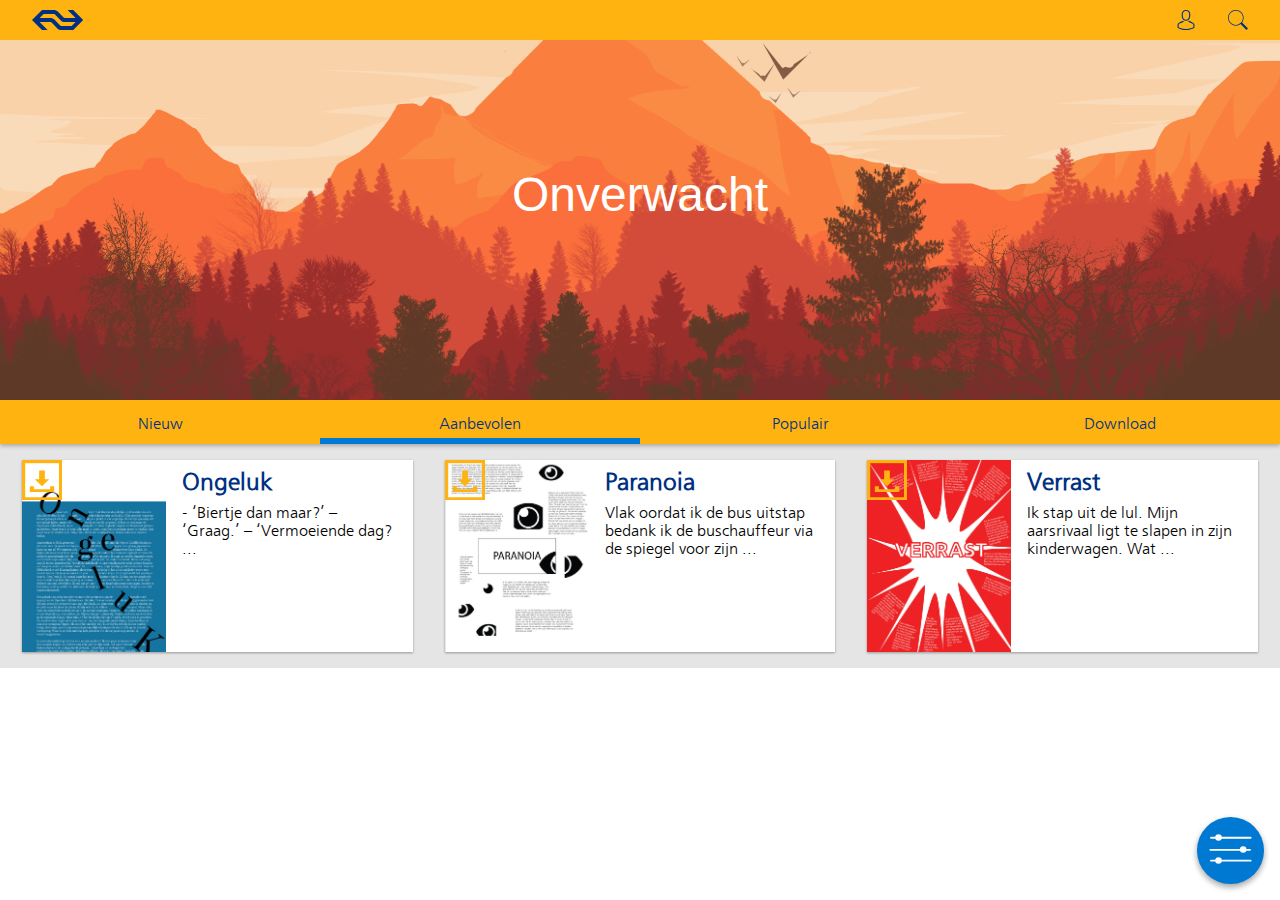
==== aanbevolen.html @ 883aaa46 "iets" ====
<!DOCTYPE html>
<html lang="nl">

<head>
    <meta charset="UTF-8">
    <meta name="viewport" content="width=device-width, initial-scale=1.0">
    <link rel="stylesheet" href="stylesheet/stylesheet.css">
    <title>Home Page</title>
</head>


<body>
    <header>

        <!--bovenste navigatie-->
        <ul>
            <li>
                <a href="index.html"><img src="icon/nslogo.svg" alt="Home"></a>
            </li>
            <li>
                <a href="registreren.html"><img src="icon/person.svg" alt="Aanmelden"></a>
            </li>
            <li>
                <a href="#"><img src="icon/search.svg" alt="Zoeken"></a>
            </li>
        </ul>

        <!--uitgelicht-->
        <section>
            <article>
                <h1>Onverwacht</h1>
                <a href="#"><img src="image/foto4.png" alt="oude stel"></a>
            </article>
        </section>

        <!--hoofd navigatie-->
        <nav>
            <ul>
                <li><a href="index.html">Nieuw</a></li>
                <li class="navLocation"><a href="aanbevolen.html">Aanbevolen</a></li>
                <li><a href="populair.html">Populair</a></li>
                <li><a href="download.html">Download</a></li>
            </ul>
        </nav>

    </header>


    <main class="overzicht">

        <article>
            <a href="#">
                <img class="download" src="icon/download.svg" alt="download">
                <img src="image/a4-ongeluk.jpg" alt="Ongeluk">
                <h2>Ongeluk</h2>
                <p>- ‘Biertje dan maar?’ – ‘Graag.’ – ‘Vermoeiende dag?</p>
            </a>
        </article>

        <article>
            <a href="paranoia.html">
                <img class="download" src="icon/download.svg" alt="download">
                <img src="image/a4-paranoia.jpg" alt="Paranoia">
                <h2>Paranoia</h2>
                <p>Vlak oordat ik de bus uitstap bedank ik de buschauffeur via de spiegel voor zijn</p>
            </a>
        </article>

        <article>
            <a href="#">
                <img class="download" src="icon/download.svg" alt="download">
                <img src="image/a4-verrast.jpg" alt="verrast">
                <h2>Verrast</h2>
                <p>Ik stap uit de lul. Mijn aarsrivaal ligt te slapen in zijn kinderwagen. Wat</p>
            </a>
        </article>

        <button  id="filterButton" type="button" name="filter"><img src="icon/filter.svg" alt="filter"></button>

        <!--filter sectie-->
        <section class="filter">

            <h2>Filter</h2>

            <section class="genre">
                <input type="checkbox" id="correspondentie">
                <label for="correspondentie">correspondentie</label>
                <input type="checkbox" id="fictie">
                <label for="fictie">fictie</label>
                <input type="checkbox" id="non-fictie">
                <label for="non-fictie">non-fictie</label>
                <input type="checkbox" id="opinie">
                <label for="opinie">opinie</label>
                <input type="checkbox" id="kort">
                <label for="kort">kort</label>

            </section>

            <section class="duur">
                <label for="duur">Duur</label>
                <input type="range" id="duur" min="0" max="60" step="10" value="60" oninput="duurValue.value = duur.value" >
                <output name="duurValue" id="duurValue">60 min</output>
            </section>

            <section class="datum">
                <label for="datum">Datum</label>
                <input type="month" id="maand">
            </section>

            <button type="button" name="annuleren">Annuleren</button>
            <button type="button" name="toepassen">Toepassen</button>
        </section>

    </main>

</body>

<script src="script/script.js"></script>

</html>
---- stylesheet/stylesheet.css ----
@font-face {
    font-family: nssans;
    src: url("../font/nssans.woff"),
    url("../font/nssans.ttf");
}

@font-face{
    font-family: nssansbold;
    src: url("../font/nssansbold.ttf");
}

:root {
    --primary-color: #FFB310;
    --secondary-color: #003082;
    --accent-color: #0079d3;
    --background-color:rgba(10,10,10,0.08);
    --button-height: 3.5em;
}

* {
    box-sizing: border-box;
    margin: 0;
    padding: 0;
    font-family: nssans,Segoe UI,Myriad,Verdana,sans-serif;
    transition: all .5s;
}

main {
    display: flex;
    flex-wrap: wrap;
}

h1, h2, h3, h4{
    color:var(--secondary-color);
}

h1 {
    color: var(--secondary-color);
    font-size: 1.5em;
    font-family: nssans_bold,Segoe UI,Myriad,Verdana,sans-serif;
}

a {
    text-decoration: none;
    transition: all 0.3s cubic-bezier(0.26, 0.71, 0.16, 1.04);
}

button {
    box-shadow: 0 3px 6px rgba(0, 0, 0, 0.16), 0 3px 6px rgba(0, 0, 0, 0.23);
    transition: all 0.3s cubic-bezier(.25, .8, .25, 1);
    background-color: var(--accent-color);
    color:white;
    height: var(--button-height);
    width: 11em;
    border: none;
    margin-top: 2rem;
}

button:hover{
    box-shadow: 0 14px 28px rgba(0, 0, 0, 0.25), 0 10px 10px rgba(0, 0, 0, 0.22);
}

button[name="annuleren"]{
    color:var(--accent-color);
    background-color:transparent;
    margin-right:1rem;
}

/*******************************************Header***************************/


/*navigatie*/

header ul {
    background-color: var(--primary-color);
    height: 2.5rem;
    display: flex;
    justify-content: flex-end;
    align-items: center;
    flex-wrap: wrap;
    list-style: none;
    padding: 0 2em;
}


/*de iconen heeft de 50% hoogte van de ul (logo,search en aanmelden)*/

header li {
    height: 50%;
}


/*zorgt dat de logo aan de linker kant van de nav komt*/

header > ul li:first-child {
    margin-right: auto;
}


/*margin tussen login en search*/

header > ul li:nth-child(2) {
    margin-right: 2em;
}

header section article{
    padding:0;
    margin:0;;
}

header section {
    position: relative;
}


/*overlay over de image. bron: http://stackoverflow.com/questions/23935758/gradient-over-img-tag-using-css*/

header section:after {
    content: '';
    position: absolute;
    left: 0;
    top: 0;
    width: 100%;
    height: 99.7%;
    background-color: rgba(255, 179, 16, 0.25);
}


/*h1 centreren op basis van de image*/

header h1 {
    position: absolute;
    text-align: center;
    width: 100%;
    top: 35%;
    color: white;
    z-index: 2;
    font-size: 3em;
    font-weight: 400;
}


/*de lijn tussen de main nav en uitlicht is verborgen*/

header section a {
    background-color:var(--primary-color);
}

.navLocation{
    border-bottom:var(--accent-color) solid 0.4rem;

}


/*uitgelicht afbeelding*/

header img {
    width: 100%;
    height: 40vh;
    object-fit: cover;
    margin: 0;
    padding: 0;
}


/*zorgt dat de plaatje in de container past*/

header ul img {
    height: 100%;
    width: initial;
}


/*main navigatie*/

nav ul {
    padding: 0;
    box-shadow:0 2px 4px rgba(0, 0, 0, 0.26);
}


/*li neemt vult alle ruimte van ul*/

nav ul li {
    height: 100%;
    line-height: 2.5em;
    text-align: center;
    width: 25%;
    position:relative;
    /*elk menu krijgt 25% van de breedte*/
}


/*zorgt dat link de hele li vult*/

nav ul li a {
    display: block;
    width: 100%;
    height: 100%;
    background-color: var(--primary-color);
    color: var(--secondary-color);
}

nav ul li a:hover{
    box-shadow: 0 14px 28px rgba(0, 0, 0, 0.25), 0 10px 10px rgba(0, 0, 0, 0.22);
}


/****************************main overzicht*********************************/

.overzicht {
    justify-content: center;
    background-color: rgba(0, 0, 0, 0.1);
}


/*formaat van de section in overzicht*/

.overzicht article {
    width: 22em;
    height: 16em;
    margin: 1rem;
    background-color:white;
    box-shadow: 0 1px 3px rgba(0, 0, 0, 0.12), 0 1px 2px rgba(0, 0, 0, 0.24);
}

/*zorgt dat de link de hele ruimte van de sectin in beslag neemt*/

.overzicht a {
    display: block;
    position:relative;
    width: 100%;
    height: 100%;
    padding-bottom: 1.5em;
    overflow: hidden;
}


/*plaatje in de link neemt maar een gedeelte van de ruimte in beslag*/

.overzicht article a img {
    width: 100%;
    height: 60%;
    object-fit: cover;
}


.overzicht .download{
    position:absolute;
    top:0;
    width:2.5em;
    height:auto;
    margin:0;
    z-index:1;
}

.overzicht article h2 {
    margin: 0.5rem 1rem;
    color: var(--secondary-color);
}

.overzicht article p {
    margin: 0 1rem;
    color: black;
}


/*voegt ... toe aan de html (achter de p)*/

.overzicht article p::after {
    content: " ..."
}


/*filter button*/

.overzicht >button {
    height: 5em;
    width: 5em;
    background-color: var(--accent-color);
    position: fixed;
    right: 1rem;
    bottom: 1rem;
    border-radius: 50%;
    outline: none;
}

.overzicht button img {
    height: 80%;
    border-radius:50%;
}

/************************************Filter****************************************/
.filter{
    position:fixed;
    display:flex;
    flex-wrap:wrap;
    justify-content:space-between;
    max-width:28.25em;
    padding:2rem;
    background-color:white;
    z-index:4;
    top:110vh;
    box-shadow: 0 3px 6px rgba(0, 0, 0, 0.16), 0 3px 6px rgba(0, 0, 0, 0.23);
    transition: all 1s;
}

.showFilter{
    top:20vh;
    background-color:red;
}


.filter h2{
    font-size:2em;
}

.filter label{
    font-size:1.3em;
    color:var(--secondary-color);
}

.genre{
    display:flex;
    flex-wrap:wrap;
    margin-top:2rem;
}

.genre input[type=checkbox]{
    display: none;
}

.genre input[type=checkbox]:checked + label{
    background-color:var(--primary-color);

}


.genre label{
    border:solid 1px var(--primary-color);
    width:auto;
    margin:0.1em;
    padding:0.4em 1.5em;
}

.duur, .datum{
    display:flex;
    width:100%;
    margin-top:2rem;
}

.duur input, .datum input{
    width:50%;
    margin-left:auto;
}

#duurValue{
    position:absolute;
    right:2em;
    top:13em;
}




/*********************************** Registreren************************************/

.aanmelden{
    display:flex;
    justify-content:center;
    align-items:center;
    height:100%;
    width:100vw;
    min-height:100vh; /*wanneer de scherm groter is dan de form, zorgt dan dat de het aanmeld section de hele scherm vult*/
    padding: 5%;
    background-color: var(--background-color);
    color:var(--secondary-color);
}
.aanmelden form {
    color: var(--secondary-color);
    background-color:white;
    height:10%;
    padding:2rem;
    width:100%;
    max-width: 30em;
    box-shadow: 0 3px 6px rgba(0, 0, 0, 0.16), 0 3px 6px rgba(0, 0, 0, 0.23);
}

.aanmelden form input {
    display: block;
    width: 100%;
    height: 3.5em;
    border: none;
    margin: 0.7em 0 2.2em 0;
    border-bottom:solid 1px var(--background-color);
}

.aanmelden form input:focus {
    outline: none;
    border-bottom:solid 0.2rem var(--primary-color);
    transition:none;
}

.aanmelden form button {
    background-color: var(--accent-color);
    height: var(--button-height);
    width: 11em;
    border: none;
    color: white;
    margin-top: 1em;
}

.aanmelden fieldset {
    border: none;
}

.aanmelden legend {
    font-family:nssansbold;
    font-size:1.7em;
    margin-bottom: 1.7rem;
}

.aanmelden form button[name="annuleren"]{
    color:var(--accent-color);
    background-color:transparent;
    margin-right:1rem;
}

/*instructie sectie van aamelden*/
.instructie{
    width:30em; /*zelfde als form van registreren*/
    height:37.438em; /*599px zelfde hoogte als aanmeld form*/
    display:none;
    }

    .instructie img{
    height:100%;
    width:100%;
    object-fit:cover;
    }


/*********************************************Detail pagina*****************************/
.verhalen{
    display:flex;
    justify-content:center;
    background-color:#eaeaea;
}

.verhalen p{
    margin-top:1em;
}

span+p::first-letter {
    color: var(--secondary-color);
    font-size: 4em;
    float: left;
    margin: 0.25em 0.1em 0.12em 0;
}

.verhalen article {
    padding: 2em;
    max-width: 30em;
    background-color:#fbfbfb;
    font-size:1.2em;
}

.storie_main_container {
    display: flex;
    justify-content: center;
}

.storie {
    display: flex;
    flex-wrap: wrap;
}


/**********************************************Media queries*******************************/

@media (max-width:19.999em) {
    /*uitgelicht sectie word verwijderd*/
    header section {
        display: none;
    }
    /*zorgt dat de hoofd nav onder elkaar komt*/
    nav ul li {
        width: 100%;
    }
    /*zorg dat de menu en overzicht niet overllappen*/
    .overzicht {
        margin-top: 7.5rem;
        font-size:120%;
        margin-bottom:0.5rem;
    }
}


/*Als de tekst van de detail pagina niet meer leesbaar word*/

@media (min-width:34.650em) {
    .body_bigger_than_mobile {
        background-color: #e8e8e8;
    }

    /*pas als ik aan de detail tekst ga werken
    article {
        background-color: white;
        padding: 4.5em;
    }

    */

    /*uitgelicht sectie (header van de homepage)*/
    .uitgelicht span {
        margin-bottom: 1.5rem;
    }

    .uitgelicht p {
        font-size: 1.4em;
        padding: 1.5rem;
        max-width: 25em;
    }

    /*artikelen worden breder zodat deze gebruiken kan maken van de
        extra ruimte*/
    .overzicht article{
        height:12em;
        display:inline-block;
        width:30em;
    }

    .overzicht article a{
        padding-bottom:0;
    }

    /*afbeelding komt aan de linker kant*/
    .overzicht article a img{;
        float:left;
        height:100%;
        width:9em;/*a4 verhouding*/
        margin-right:1em;
    }

}

@media (min-width:53em) {
    .body_bigger_than_mobile {
        background-color: #e8e8e8;
    }

    /*pas als ik aan de detal tekst ga werken
    article {
        background-color: white;
        padding: 4.5em;
    }

    */

 /*zorgt dat de artikelen klein worden zodat ze naast elkaar kunnnen*/
    .overzicht article{
        height:12em;
        width:30.5%;
        min-width:22em;
        display:inline-block;
    }
    
    /*toon de instructie van registreren*/
    .instructie{
        display:block;
    }
}

.section_test{
    background-color:black;
    height:100px;
    width:100px;
    display:none;
}

.div_background{
    background-color:gray;
    height:100vh;
    width:100vw;
    display:flex;
    justify-content:center;
    align-items:center;
}

.div_form{
    height:400px;
    width:400px;
    background-color:white;
}
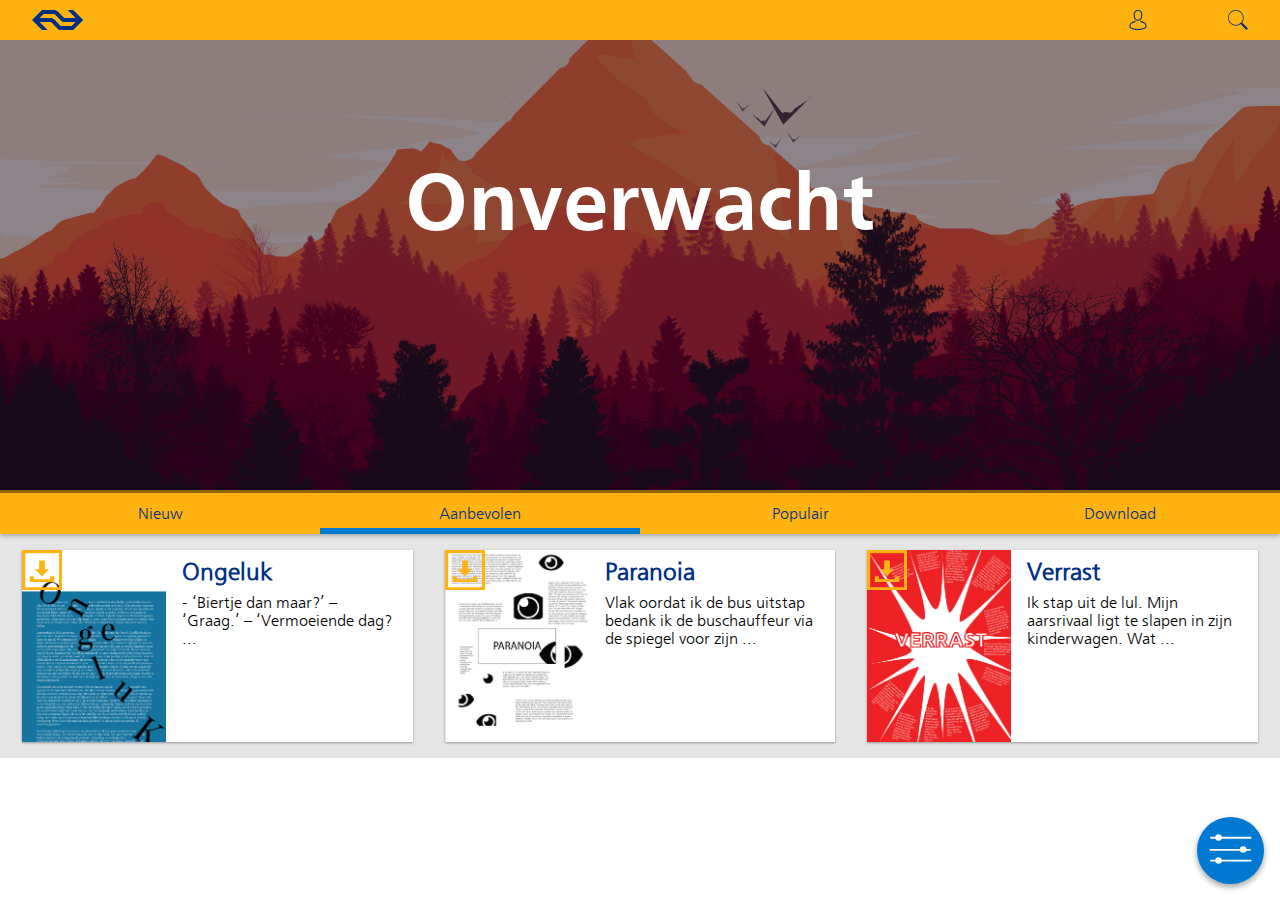
==== commit ea8ac2ba: "Create structure for story's" ====
--- a/aanbevolen.html
+++ b/aanbevolen.html
@@ -49,7 +49,7 @@
     <main class="overzicht">
 
         <article>
-            <a href="#">
+            <a href="ongeluk.html">
                 <img class="download" src="icon/download.svg" alt="download">
                 <img src="image/a4-ongeluk.jpg" alt="Ongeluk">
                 <h2>Ongeluk</h2>
@@ -67,7 +67,7 @@
         </article>
 
         <article>
-            <a href="#">
+            <a href="verrast.html">
                 <img class="download" src="icon/download.svg" alt="download">
                 <img src="image/a4-verrast.jpg" alt="verrast">
                 <h2>Verrast</h2>
--- a/stylesheet/stylesheet.css
+++ b/stylesheet/stylesheet.css
@@ -1,11 +1,13 @@
 @font-face {
     font-family: nssans;
+
     src: url("../font/nssans.woff"),
     url("../font/nssans.ttf");
 }
 
 @font-face{
     font-family: nssansbold;
+
     src: url("../font/nssansbold.ttf");
 }
 
@@ -21,12 +23,21 @@
     box-sizing: border-box;
     margin: 0;
     padding: 0;
+
+    -webkit-transition: all .5s;
+    transition: all .5s;
+
     font-family: nssans,Segoe UI,Myriad,Verdana,sans-serif;
-    transition: all .5s;
 }
 
 main {
+    display: -webkit-box;
+    display: -webkit-flex;
+    display: -ms-flexbox;
     display: flex;
+
+    -webkit-flex-wrap: wrap;
+    -ms-flex-wrap: wrap;
     flex-wrap: wrap;
 }
 
@@ -36,34 +47,42 @@
 
 h1 {
     color: var(--secondary-color);
+
+    font-family: nssans_bold,Segoe UI,Myriad,Verdana,sans-serif;
     font-size: 1.5em;
-    font-family: nssans_bold,Segoe UI,Myriad,Verdana,sans-serif;
 }
 
 a {
+    -webkit-transition: all 0.3s cubic-bezier(0.26, 0.71, 0.16, 1.04);
+    transition: all 0.3s cubic-bezier(0.26, 0.71, 0.16, 1.04);
     text-decoration: none;
-    transition: all 0.3s cubic-bezier(0.26, 0.71, 0.16, 1.04);
 }
 
 button {
+    width: 11em;
+    height: var(--button-height);
+    margin-top: 2rem;
+
+    -webkit-transition: all 0.3s cubic-bezier(.25, .8, .25, 1);
+    transition: all 0.3s cubic-bezier(.25, .8, .25, 1);
+
+    color:white;
+    border: none;
+    background-color: var(--accent-color);
     box-shadow: 0 3px 6px rgba(0, 0, 0, 0.16), 0 3px 6px rgba(0, 0, 0, 0.23);
-    transition: all 0.3s cubic-bezier(.25, .8, .25, 1);
-    background-color: var(--accent-color);
-    color:white;
-    height: var(--button-height);
-    width: 11em;
-    border: none;
-    margin-top: 2rem;
 }
 
 button:hover{
+    cursor:pointer;
+
     box-shadow: 0 14px 28px rgba(0, 0, 0, 0.25), 0 10px 10px rgba(0, 0, 0, 0.22);
 }
 
 button[name="annuleren"]{
+    margin-right:1rem;
+
     color:var(--accent-color);
     background-color:transparent;
-    margin-right:1rem;
 }
 
 /*******************************************Header***************************/
@@ -71,15 +90,34 @@
 
 /*navigatie*/
 
+header:hover{
+    cursor:pointer;
+}
+
 header ul {
+    display: -webkit-box;
+    display: -webkit-flex;
+    display: -ms-flexbox;
+    display: flex;
+
+    height: 2.5rem;
+    padding: 0 2em;
+
+    list-style: none;
+
     background-color: var(--primary-color);
-    height: 2.5rem;
-    display: flex;
+
+    -webkit-box-pack: end;
+    -webkit-justify-content: flex-end;
+    -ms-flex-pack: end;
     justify-content: flex-end;
+    -webkit-box-align: center;
+    -webkit-align-items: center;
+    -ms-flex-align: center;
     align-items: center;
+    -webkit-flex-wrap: wrap;
+    -ms-flex-wrap: wrap;
     flex-wrap: wrap;
-    list-style: none;
-    padding: 0 2em;
 }
 
 
@@ -100,12 +138,23 @@
 /*margin tussen login en search*/
 
 header > ul li:nth-child(2) {
-    margin-right: 2em;
-}
-
+    margin-right: 5rem;
+}
+
+/*uitgelicht*/
+.uitgelicht{
+    display:hidden;
+}
+
+.uitgelicht img{
+    -webkit-animation-name: uitgelichtFade;
+    animation-name: uitgelichtFade;
+    -webkit-animation-duration: 2s;
+    animation-duration: 2s;
+}
 header section article{
+    margin:0;
     padding:0;
-    margin:0;;
 }
 
 header section {
@@ -116,13 +165,16 @@
 /*overlay over de image. bron: http://stackoverflow.com/questions/23935758/gradient-over-img-tag-using-css*/
 
 header section:after {
-    content: '';
     position: absolute;
+    top: 0;
     left: 0;
-    top: 0;
+
     width: 100%;
     height: 99.7%;
-    background-color: rgba(255, 179, 16, 0.25);
+
+    content: '';
+
+    background-color: rgba(0, 0, 0, 0.43);
 }
 
 
@@ -130,13 +182,33 @@
 
 header h1 {
     position: absolute;
+    z-index: 2;
+    top: 25%;
+
+    width: 100%;
+
     text-align: center;
-    width: 100%;
-    top: 35%;
+
     color: white;
-    z-index: 2;
-    font-size: 3em;
-    font-weight: 400;
+
+    font-family: nssansbold,Segoe UI,Myriad,Verdana,sans-serif;
+    font-size: 5em;
+}
+
+header section article p{
+    position:absolute;
+    z-index:2;
+    top:55%;
+
+    width:100%;
+    margin-left:auto;
+    padding:0 20%;
+
+    text-align:center;
+
+    color:white;
+
+    font-size:1.6em;
 }
 
 
@@ -146,35 +218,96 @@
     background-color:var(--primary-color);
 }
 
-.navLocation{
-    border-bottom:var(--accent-color) solid 0.4rem;
-
-}
-
-
 /*uitgelicht afbeelding*/
 
 header img {
     width: 100%;
-    height: 40vh;
-    object-fit: cover;
+    height: 50vh;
     margin: 0;
     padding: 0;
+
+    -o-object-fit: cover;
+    object-fit: cover;
 }
 
 
 /*zorgt dat de plaatje in de container past*/
 
 header ul img {
+    width: initial;
     height: 100%;
-    width: initial;
-}
-
+}
+
+headr ul li form{
+  position:relative;
+}
+
+ul li form input[type="text"]{
+  position:absolute;
+  z-index: 3;
+  top:0.3rem;
+  right:2em;
+
+  width: 0;
+  height:2rem;
+  padding-right: 4rem;
+  padding-left:.2rem;
+
+  cursor: pointer;
+  -webkit-transition: width .4s cubic-bezier(0.000, 0.795, 0.000, 1.000);
+  transition: width .4s cubic-bezier(0.000, 0.795, 0.000, 1.000);
+
+  color: var(--secondary-color);
+  border: none;
+  outline: none;
+  background-color: transparent;
+
+  font-size:1.2em;
+}
+
+
+ul li form input[type="text"]:focus {
+  z-index: 1;
+
+  width: 20em;
+
+  cursor: text;
+
+  border-bottom: 1px solid var(--secondary-color);
+  background-color: var(--primary-color);
+}
+
+ul li form input[type="submit"] {
+  position: absolute;
+  z-index: 2;
+  top: 0.3rem;
+  right: 2rem;
+
+  display: inline-block;
+
+  width: 2em;
+  height: 2em;
+
+  cursor: pointer;
+  text-indent: 100px;
+
+  border: none;
+  outline:none;
+  background-color:transparent;
+  background-image:url("../icon/search.svg");
+  background-repeat:no-repeat;
+  background-size:2em 2em;;;
+}
+
+.navLocationCheck{
+    border-bottom: var(--accent-color) solid 0.4rem;
+}
 
 /*main navigatie*/
 
 nav ul {
     padding: 0;
+
     box-shadow:0 2px 4px rgba(0, 0, 0, 0.26);
 }
 
@@ -182,11 +315,14 @@
 /*li neemt vult alle ruimte van ul*/
 
 nav ul li {
+    position:relative;
+
+    width: 25%;
     height: 100%;
+
+    text-align: center;
+
     line-height: 2.5em;
-    text-align: center;
-    width: 25%;
-    position:relative;
     /*elk menu krijgt 25% van de breedte*/
 }
 
@@ -195,10 +331,12 @@
 
 nav ul li a {
     display: block;
+
     width: 100%;
     height: 100%;
+
+    color: var(--secondary-color);
     background-color: var(--primary-color);
-    color: var(--secondary-color);
 }
 
 nav ul li a:hover{
@@ -206,11 +344,16 @@
 }
 
 
+
 /****************************main overzicht*********************************/
 
 .overzicht {
+    background-color: rgba(0, 0, 0, 0.1);
+
+    -webkit-box-pack: center;
+    -webkit-justify-content: center;
+    -ms-flex-pack: center;
     justify-content: center;
-    background-color: rgba(0, 0, 0, 0.1);
 }
 
 
@@ -220,6 +363,7 @@
     width: 22em;
     height: 16em;
     margin: 1rem;
+
     background-color:white;
     box-shadow: 0 1px 3px rgba(0, 0, 0, 0.12), 0 1px 2px rgba(0, 0, 0, 0.24);
 }
@@ -227,12 +371,14 @@
 /*zorgt dat de link de hele ruimte van de sectin in beslag neemt*/
 
 .overzicht a {
+    position:relative;
+
     display: block;
-    position:relative;
+    overflow: hidden;
+
     width: 100%;
     height: 100%;
     padding-bottom: 1.5em;
-    overflow: hidden;
 }
 
 
@@ -241,26 +387,31 @@
 .overzicht article a img {
     width: 100%;
     height: 60%;
+
+    -o-object-fit: cover;
     object-fit: cover;
 }
 
 
 .overzicht .download{
     position:absolute;
+    z-index:1;
     top:0;
+
     width:2.5em;
     height:auto;
     margin:0;
-    z-index:1;
 }
 
 .overzicht article h2 {
     margin: 0.5rem 1rem;
+
     color: var(--secondary-color);
 }
 
 .overzicht article p {
     margin: 0 1rem;
+
     color: black;
 }
 
@@ -275,38 +426,77 @@
 /*filter button*/
 
 .overzicht >button {
-    height: 5em;
-    width: 5em;
-    background-color: var(--accent-color);
     position: fixed;
     right: 1rem;
     bottom: 1rem;
+
+    width: 5em;
+    height: 5em;
+
     border-radius: 50%;
     outline: none;
+    background-color: var(--accent-color);
 }
 
 .overzicht button img {
     height: 80%;
+
     border-radius:50%;
+}
+
+/*Progressie bar*/
+
+article a div{
+    position:absolute;
+    top:0;
+    left:0;
+
+    display:block;
+
+    width:0;
+    height:2.5em;
+
+    background-color:var(--primary-color);
+}
+
+
+.progressieBarActive{
+    -webkit-animation: progressieBar cubic-bezier(0, 0, 0.9, 0.37) 2s;
+    animation: progressieBar cubic-bezier(0, 0, 0.9, 0.37) 2s;
 }
 
 /************************************Filter****************************************/
 .filter{
     position:fixed;
+    z-index:4;
+    top:110vh;
+
+    display:-webkit-box;
+    display:-webkit-flex;
+    display:-ms-flexbox;
     display:flex;
-    flex-wrap:wrap;
-    justify-content:space-between;
+
     max-width:28.25em;
     padding:2rem;
+
+    -webkit-transition: all 1s;
+    transition: all 1s;
+
     background-color:white;
-    z-index:4;
-    top:110vh;
     box-shadow: 0 3px 6px rgba(0, 0, 0, 0.16), 0 3px 6px rgba(0, 0, 0, 0.23);
-    transition: all 1s;
+
+    -webkit-flex-wrap:wrap;
+    -ms-flex-wrap:wrap;
+    flex-wrap:wrap;
+    -webkit-box-pack:justify;
+    -webkit-justify-content:space-between;
+    -ms-flex-pack:justify;
+    justify-content:space-between;
 }
 
 .showFilter{
     top:20vh;
+
     background-color:red;
 }
 
@@ -316,14 +506,22 @@
 }
 
 .filter label{
+    color:var(--secondary-color);
+
     font-size:1.3em;
-    color:var(--secondary-color);
 }
 
 .genre{
+    display:-webkit-box;
+    display:-webkit-flex;
+    display:-ms-flexbox;
     display:flex;
+
+    margin-top:2rem;
+
+    -webkit-flex-wrap:wrap;
+    -ms-flex-wrap:wrap;
     flex-wrap:wrap;
-    margin-top:2rem;
 }
 
 .genre input[type=checkbox]{
@@ -337,14 +535,19 @@
 
 
 .genre label{
-    border:solid 1px var(--primary-color);
     width:auto;
     margin:0.1em;
     padding:0.4em 1.5em;
+
+    border:solid 1px var(--primary-color);
 }
 
 .duur, .datum{
+    display:-webkit-box;
+    display:-webkit-flex;
+    display:-ms-flexbox;
     display:flex;
+
     width:100%;
     margin-top:2rem;
 }
@@ -356,58 +559,160 @@
 
 #duurValue{
     position:absolute;
+    top:13em;
     right:2em;
-    top:13em;
-}
-
-
+}
+
+
+/************************************Recent*****************************************/
+.recent{
+    position:fixed;
+    z-index:2;
+    top:0;
+    right:0;
+    left:100vw;
+
+    width:15em;
+    height:100%;
+    padding:1em;
+
+    border:solid var(--accent-color);
+    border-right:none;
+    background-color: rgb(216, 213, 213);
+}
+
+.recent p{
+    color:var(--secondary-color);
+
+    font-size:1.2em;
+}
+
+.overzicht .recent a{
+    width:11.8em;
+    height:13em;
+    margin-top:1em;
+
+    background-color:white;
+    box-shadow: 0 3px 6px rgba(0, 0, 0, 0.16), 0 3px 6px rgba(0, 0, 0, 0.23);
+}
+
+.overzicht .recent article{
+    margin:0;
+
+    background-color:white;
+    box-shadow:none;
+}
+
+.overzicht .recent article p{
+    margin:0;
+    margin-left:0.1em;
+
+    color: var(--secondary-color);
+}
+.recent article img{
+    width:100%;
+    height:90%;
+
+    -o-object-fit:cover;
+    object-fit:cover;
+}
+
+.recent button{
+    position:absolute;
+    position:relative;
+    bottom: 35vh;
+    left:-6.8em;
+
+    width:7em;
+    height:4.5em;
+    padding-bottom:0.5em;
+
+    -webkit-transform:rotate(90deg);
+    transform:rotate(90deg);
+
+    outline:none;
+
+    font-size:1em;
+}
+
+.recent button img{
+    position:absolute;
+    bottom:0.3rem;
+    left:30%;
+
+    height:1.5em;;
+}
 
 
 /*********************************** Registreren************************************/
 
 .aanmelden{
+    display:-webkit-box;
+    display:-webkit-flex;
+    display:-ms-flexbox;
     display:flex;
-    justify-content:center;
-    align-items:center;
+
+    width:100vw;
     height:100%;
-    width:100vw;
     min-height:100vh; /*wanneer de scherm groter is dan de form, zorgt dan dat de het aanmeld section de hele scherm vult*/
     padding: 5%;
+
+    color:var(--secondary-color);
     background-color: var(--background-color);
-    color:var(--secondary-color);
+
+    -webkit-box-pack:center;
+    -webkit-justify-content:center;
+    -ms-flex-pack:center;
+    justify-content:center;
+    -webkit-box-align:center;
+    -webkit-align-items:center;
+    -ms-flex-align:center;
+    align-items:center;
 }
 .aanmelden form {
+    width:100%;
+    max-width: 30em;
+    height:10%;
+    padding:2rem;
+
     color: var(--secondary-color);
     background-color:white;
-    height:10%;
-    padding:2rem;
-    width:100%;
-    max-width: 30em;
     box-shadow: 0 3px 6px rgba(0, 0, 0, 0.16), 0 3px 6px rgba(0, 0, 0, 0.23);
 }
 
 .aanmelden form input {
     display: block;
+
     width: 100%;
     height: 3.5em;
+    margin: 0.7em 0 2.2em 0;
+
     border: none;
-    margin: 0.7em 0 2.2em 0;
     border-bottom:solid 1px var(--background-color);
 }
 
+.aanmelden form input:valid{
+  transition:all 15s;
+
+  background-color: hsla(94, 91%, 74%, 0.4);
+}
+
 .aanmelden form input:focus {
+    -webkit-transition: none;
+    transition:none;
+
+    border-bottom:solid 0.2rem var(--primary-color);
     outline: none;
-    border-bottom:solid 0.2rem var(--primary-color);
-    transition:none;
 }
 
 .aanmelden form button {
+    width: 11em;
+    height: var(--button-height);
+    margin-top: 1em;
+
+    color: white;
+    border: none;
     background-color: var(--accent-color);
-    height: var(--button-height);
-    width: 11em;
-    border: none;
-    color: white;
-    margin-top: 1em;
 }
 
 .aanmelden fieldset {
@@ -415,36 +720,48 @@
 }
 
 .aanmelden legend {
+    margin-bottom: 1.7rem;
+
     font-family:nssansbold;
     font-size:1.7em;
-    margin-bottom: 1.7rem;
 }
 
 .aanmelden form button[name="annuleren"]{
+    margin-right:1rem;
+
     color:var(--accent-color);
     background-color:transparent;
-    margin-right:1rem;
 }
 
 /*instructie sectie van aamelden*/
 .instructie{
+    display:none;
+
     width:30em; /*zelfde als form van registreren*/
     height:37.438em; /*599px zelfde hoogte als aanmeld form*/
-    display:none;
-    }
-
-    .instructie img{
+    }
+
+.instructie img{
+    width:100%;
     height:100%;
-    width:100%;
+
+    -o-object-fit:cover;
     object-fit:cover;
     }
-
 
 /*********************************************Detail pagina*****************************/
 .verhalen{
+    display:-webkit-box;
+    display:-webkit-flex;
+    display:-ms-flexbox;
     display:flex;
+
+    background-color:#eaeaea;
+
+    -webkit-box-pack:center;
+    -webkit-justify-content:center;
+    -ms-flex-pack:center;
     justify-content:center;
-    background-color:#eaeaea;
 }
 
 .verhalen p{
@@ -452,29 +769,169 @@
 }
 
 span+p::first-letter {
+    float: left;
+
+    margin: 0.25em 0.1em 0.12em 0;
+
     color: var(--secondary-color);
+
     font-size: 4em;
-    float: left;
-    margin: 0.25em 0.1em 0.12em 0;
 }
 
 .verhalen article {
+    max-width: 30em;
     padding: 2em;
-    max-width: 30em;
+
     background-color:#fbfbfb;
+
     font-size:1.2em;
 }
 
 .storie_main_container {
+    display: -webkit-box;
+    display: -webkit-flex;
+    display: -ms-flexbox;
     display: flex;
+
+    -webkit-box-pack: center;
+    -webkit-justify-content: center;
+    -ms-flex-pack: center;
     justify-content: center;
 }
 
 .storie {
+    display: -webkit-box;
+    display: -webkit-flex;
+    display: -ms-flexbox;
     display: flex;
+
+    -webkit-flex-wrap: wrap;
+    -ms-flex-wrap: wrap;
     flex-wrap: wrap;
 }
 
+/***************************************Paranoiverhaal***********************/
+.paranoia-background{
+  position:fixed;
+  z-index:2;
+  top:0;
+
+  overflow:hidden;
+
+  width:100vw;
+  height:100vh;
+
+  color:#ab0b0b;
+  background-color:#efefef;
+
+  font-size: 1.1em;
+}
+
+.paranoiaVerhaal section{
+  position:relative;
+  z-index:3;
+
+  display:flex;
+
+  width:100%;
+
+  justify-content:center;
+}
+
+.paranoiaVerhaal article{
+}
+
+.paranoiaVerhaal article img{
+  display:block;
+
+  width:70%;
+  height:70%;
+  margin:0 auto;
+  margin-top:4em;
+
+  border:none;
+  border-radius:50%;
+  background-color:white;
+
+  object-fit:cover;
+}
+
+.paranoiaVerhaal article div{
+}
+
+.paranoiaVerhaal article p{
+  max-width:29em;
+  margin:0 auto;
+  padding-top:2em;
+  padding-right:5%;
+  padding-left:5%;
+
+  background-color:white;
+
+  font-size:1.6em;
+  line-height:1.3em;
+}
+
+.paranoiaVerhaal article .p_paranoia{
+  margin-top:-10em;
+  padding-top:10em;
+}
+
+.verhaal_responsive section{
+  width:100vw;
+
+  background-color:red;
+}
+
+.verhaal_responsive section img{
+  width:100%;
+}
+
+.img_mobile{
+  display:block;
+}
+
+.img_tablet, .img_desktop{
+  display:none;
+}
+
+/**********************************************Animatie************************************/
+@-webkit-keyframes uitgelichtFade {
+  from {opacity: .8}
+  to {opacity: 1}
+}
+@keyframes uitgelichtFade {
+  from {opacity: .8}
+  to {opacity: 1}
+}
+
+@-webkit-keyframes progressieBar{
+    0% {
+        width: 0
+    }
+
+    80%{
+        width:100%;
+    }
+
+    100%{
+        width:0;
+    }
+}
+
+@keyframes progressieBar{
+    0% {
+        width: 0
+    }
+
+    80%{
+        width:100%;
+    }
+
+    100%{
+        width:0;
+    }
+}
 
 /**********************************************Media queries*******************************/
 
@@ -490,9 +947,18 @@
     /*zorg dat de menu en overzicht niet overllappen*/
     .overzicht {
         margin-top: 7.5rem;
+        margin-bottom:0.5rem;
+
         font-size:120%;
-        margin-bottom:0.5rem;
-    }
+    }
+
+    .recent button{
+        font-size:initial;
+    }
+}
+
+@media (max-width:34.649){
+
 }
 
 
@@ -516,18 +982,20 @@
         margin-bottom: 1.5rem;
     }
 
+    /*verijder deze code later als carousel klaar is
     .uitgelicht p {
         font-size: 1.4em;
         padding: 1.5rem;
         max-width: 25em;
     }
-
+    */
     /*artikelen worden breder zodat deze gebruiken kan maken van de
         extra ruimte*/
     .overzicht article{
+        display:inline-block;
+
+        width:30em;
         height:12em;
-        display:inline-block;
-        width:30em;
     }
 
     .overzicht article a{
@@ -535,12 +1003,37 @@
     }
 
     /*afbeelding komt aan de linker kant*/
-    .overzicht article a img{;
+    .overzicht article a img{
         float:left;
+
+        width:9em;/*a4 verhouding*/
         height:100%;
-        width:9em;/*a4 verhouding*/
         margin-right:1em;
     }
+
+        .img_tablet{
+  display:block;
+}
+
+.img_desktop, .img_mobile{
+  display:none;
+
+    }
+
+
+@keyframes progressieBar{
+    0% {
+        width: 0
+    }
+
+    80%{
+        width:9em;
+    }
+
+    100%{
+        width:0;
+    }
+}
 
 }
 
@@ -559,36 +1052,75 @@
 
  /*zorgt dat de artikelen klein worden zodat ze naast elkaar kunnnen*/
     .overzicht article{
+        width:30.5%;
         height:12em;
-        width:30.5%;
-        min-width:22em;
-        display:inline-block;
-    }
-    
+    }
+
     /*toon de instructie van registreren*/
     .instructie{
         display:block;
     }
-}
+
+    .paranoiaVerhaal article img{
+  width:60em;
+  height:100%;
+
+}
+
+.paranoiaVerhaal article div{
+  height:52em;
+}
+
+.img_desktop{
+  display:block;
+}
+
+.img_tablet, .img_mobile{
+  display:none;
+}
+
+}
+
+
+
+
+
+
+
 
 .section_test{
+    display:none;
+
+    width:100px;
+    height:100px;
+
     background-color:black;
-    height:100px;
-    width:100px;
-    display:none;
 }
 
 .div_background{
+    display:-webkit-box;
+    display:-webkit-flex;
+    display:-ms-flexbox;
+    display:flex;
+
+    width:100vw;
+    height:100vh;
+
     background-color:gray;
-    height:100vh;
-    width:100vw;
-    display:flex;
+
+    -webkit-box-pack:center;
+    -webkit-justify-content:center;
+    -ms-flex-pack:center;
     justify-content:center;
+    -webkit-box-align:center;
+    -webkit-align-items:center;
+    -ms-flex-align:center;
     align-items:center;
 }
 
 .div_form{
+    width:400px;
     height:400px;
-    width:400px;
+
     background-color:white;
 }
